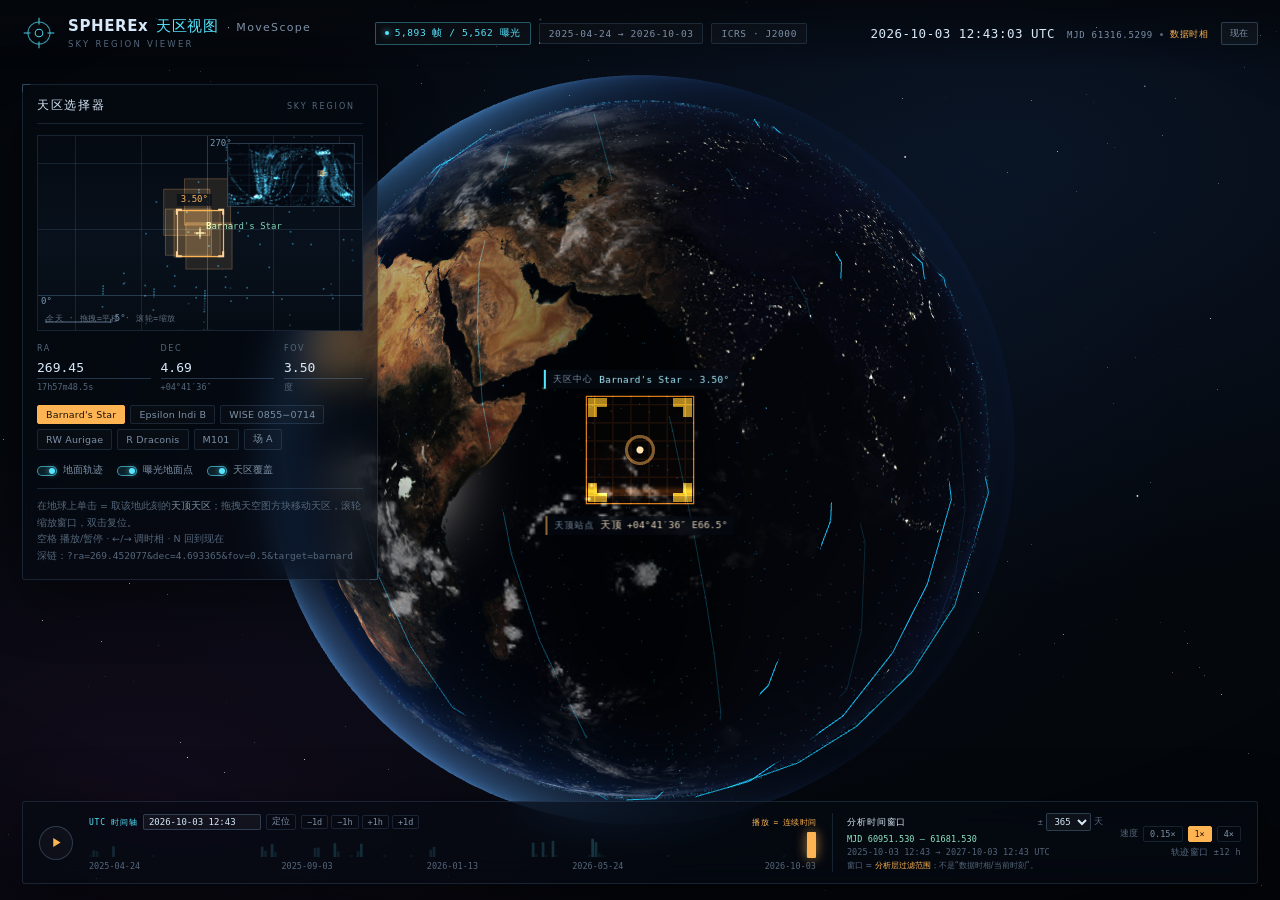
==== 系统/视图工具/index.html @ 5675dbb8 "merge: MoveScope primary with AstroNova upstream under astro/" ====
<!DOCTYPE html>
<html lang="zh-CN">
<head>
<meta charset="utf-8" />
<meta name="viewport" content="width=device-width, initial-scale=1" />
<title>SPHEREx 天区视图 · MoveScope</title>
<meta name="description" content="用真实 SPHEREx 曝光头数据驱动的三维地球 + 天区选择器" />
<link rel="stylesheet" href="./css/style.css" />
<script>
  window.__errs = [];
  addEventListener('error', (e) => window.__errs.push(String(e.message || e)));
  addEventListener('unhandledrejection', (e) => window.__errs.push(String(e.reason)));
</script>
<script type="importmap">
{ "imports": { "three": "./vendor/three.module.js" } }
</script>
</head>
<body>

<div id="stage">
  <canvas id="globe" aria-label="三维地球"></canvas>
  <div id="labels">
    <div class="globe-label" id="lb-site" hidden>
      <span class="k">天顶站点</span><span class="v" id="lb-site-val">—</span>
    </div>
    <div class="globe-label" id="lb-sky" hidden>
      <span class="k">天区中心</span><span class="v" id="lb-sky-val">—</span>
    </div>
  </div>
  <div class="vignette"></div>
  <div class="scanlines"></div>
</div>

<header class="topbar">
  <div class="brand">
    <svg class="mark" viewBox="0 0 40 40" aria-hidden="true">
      <circle cx="20" cy="20" r="13" fill="none" stroke="currentColor" stroke-width="1.2" opacity=".7"/>
      <circle cx="20" cy="20" r="4.5" fill="none" stroke="currentColor" stroke-width="1.2"/>
      <path d="M20 2v8M20 30v8M2 20h8M30 20h8" stroke="currentColor" stroke-width="1.2"/>
    </svg>
    <div>
      <h1>SPHEREx <em>天区视图</em> <span class="brand-ms">· MoveScope</span></h1>
      <p>SKY REGION VIEWER</p>
    </div>
  </div>

  <div class="dataset">
    <div class="chip" id="chip-count">— 帧 / — 曝光</div>
    <div class="chip dim" id="chip-range">—</div>
    <div class="chip dim">ICRS · J2000</div>
  </div>

  <div class="clockbox">
    <div class="clock" id="clock-date">—</div>
    <div class="clock-sub"><span class="mono" id="clock-mjd">—</span><span class="dot"></span><span id="clock-mode">数据时相</span></div>
    <button class="btn ghost tiny" id="btn-now" title="回到当前真实时刻">现在</button>
  </div>
</header>

<aside class="panel" id="panel-left">
  <div class="panel-head">
    <span class="ttl">天区选择器</span>
    <span class="sub">SKY REGION</span>
    <span class="hud-corner"></span>
  </div>

  <div class="skymap-wrap">
    <canvas id="skymap"></canvas>
    <canvas id="minimap" title="全天小地图：点击跳转"></canvas>
    <div class="skymap-tag">全天 · 拖拽=平移 · 滚轮=缩放</div>
  </div>

  <div class="fields">
    <label class="field">
      <span>RA</span>
      <input id="in-ra" type="number" min="0" max="360" step="0.01" value="269.45" />
      <em id="ra-hms">—</em>
    </label>
    <label class="field">
      <span>DEC</span>
      <input id="in-dec" type="number" min="-90" max="90" step="0.01" value="4.69" />
      <em id="dec-dms">—</em>
    </label>
    <label class="field">
      <span>FOV</span>
      <input id="in-fov" type="number" min="0.05" max="180" step="0.05" value="3.50" />
      <em>度</em>
    </label>
  </div>

  <div class="preset-row" id="presets"></div>

  <div class="toggles">
    <label class="sw"><input type="checkbox" id="tg-track" checked /><i></i><span>地面轨迹</span></label>
    <label class="sw"><input type="checkbox" id="tg-cov" checked /><i></i><span>曝光地面点</span></label>
    <label class="sw"><input type="checkbox" id="tg-mapcov" checked /><i></i><span>天区覆盖</span></label>
  </div>

  <p class="hint">
    在地球上单击 = 取该地此刻的<b>天顶天区</b>；拖拽天空图方块移动天区，滚轮缩放窗口，双击复位。<br/>
    空格 播放/暂停 · ←/→ 调时相 · N 回到现在<br/>
    深链：<span class="mono">?ra=269.452077&amp;dec=4.693365&amp;fov=0.5&amp;target=barnard</span>
  </p>
</aside>

<aside class="panel" id="panel-right">
  <div class="panel-head">
    <span class="ttl">选中天区</span>
    <span class="sub">SELECTION</span>
    <span class="hud-corner"></span>
  </div>

  <div class="readout">
    <div class="row big"><span id="ro-ra">—</span><small>RA</small></div>
    <div class="row big"><span id="ro-dec">—</span><small>DEC</small></div>
  </div>

  <div class="kv">
    <div><span>视场</span><b id="ro-fov">—</b></div>
    <div><span>银道</span><b id="ro-gal">—</b></div>
    <div><span>天顶站点</span><b id="ro-site">—</b></div>
    <div><span>地方恒星时</span><b id="ro-lst">—</b></div>
  </div>

  <div class="hits-head">
    <span>本地命中 <em>2.47°</em></span>
    <span class="count" id="hits-count">—</span>
  </div>
  <div class="curated" id="curated" hidden></div>
  <div class="hits" id="hits"></div>

  <div class="actions">
    <button class="btn" id="btn-json">复制 JSON</button>
    <button class="btn" id="btn-link">复制链接</button>
    <button class="btn ghost wide" id="btn-movescope">在 MoveScope 打开</button>
  </div>
  <div class="ms-hint" id="analysis-hint">进入 MoveScope 后切换 普通 / 级联-残差 / 轨迹；窗口 = 分析层过滤范围，不是数据时相。</div>
  <div class="ms-hint" id="ms-hint">—</div>

  <p class="note" id="data-note">
    数据：<span class="mono">data/fields.json</span>（由 <span class="mono">tools/build_field_index.py</span>
    从数据库 <span class="mono">frames</span> 表导出）。
  </p>
</aside>

<footer class="timebar">
  <button class="play" id="btn-play" aria-label="播放">
    <svg viewBox="0 0 16 16" class="ico-play"><path d="M4 2.5v11l9-5.5z" fill="currentColor"/></svg>
    <svg viewBox="0 0 16 16" class="ico-pause" hidden><path d="M4 2.5h3v11H4zM9 2.5h3v11H9z" fill="currentColor"/></svg>
  </button>
  <div class="time-main">
    <div class="timepick">
      <span class="tp-axis">UTC 时间轴</span>
      <input id="in-utc" type="text" placeholder="YYYY-MM-DD HH:MM" aria-label="UTC 时间（YYYY-MM-DD HH:MM）" />
      <button class="sbtn" id="btn-utc-go">定位</button>
      <span class="tp-steps">
        <button class="sbtn" data-hours="-24">−1d</button>
        <button class="sbtn" data-hours="-1">−1h</button>
        <button class="sbtn" data-hours="1">+1h</button>
        <button class="sbtn" data-hours="24">+1d</button>
      </span>
      <span class="tp-playnote">播放 = 连续时间</span>
    </div>
    <div class="time-track">
      <canvas id="density" height="26"></canvas>
      <input id="time" type="range" min="0" max="1000" value="1000" step="0.1" />
    </div>
    <div class="time-ticks">
      <span id="t-start">—</span><span id="t-25">—</span><span id="t-mid">—</span><span id="t-75">—</span><span id="t-end">—</span>
    </div>
  </div>
  <div class="windowbox">
    <div class="window-head">
      <span class="ttl">分析时间窗口</span>
      <label class="window-days">±<select id="win-days" aria-label="分析时间窗口天数">
        <option value="30">30</option>
        <option value="90">90</option>
        <option value="180">180</option>
        <option value="365" selected>365</option>
        <option value="730">730</option>
      </select>天</label>
    </div>
    <div class="window-range" id="win-range">MJD —</div>
    <div class="window-range dim" id="win-utc">UTC —</div>
    <div class="window-note">窗口 = <b>分析层过滤范围</b>；不是“数据时相/当前时刻”。</div>
  </div>
  <div class="time-side">
    <div class="speed">
      <span>速度</span>
      <button data-speed="0.15" class="sbtn">0.15×</button>
      <button data-speed="0.6" class="sbtn active">1×</button>
      <button data-speed="2.4" class="sbtn">4×</button>
    </div>
    <div class="tracknote" id="tracknote">轨迹窗口 ±12 h</div>
  </div>
</footer>

<div id="loader">
  <div class="ld-ring"></div>
  <p>正在装载地球与曝光索引…</p>
</div>

<div id="cursor"></div>
<div id="toast" role="status"></div>

<script type="module" src="./js/main.js"></script>
</body>
</html>
---- 系统/视图工具/css/style.css ----
/* 视图工具 · SPHEREx 天区视图 */
:root {
  --bg: #04070c;
  --ink: #d7e8f8;
  --dim: #7d90a6;
  --dim2: #55677b;
  --cyan: #57e6ff;
  --amber: #ffb454;
  --mint: #8fe9c6;
  --line: rgba(122, 172, 220, 0.16);
  --line2: rgba(122, 172, 220, 0.28);
  --panel: rgba(6, 11, 18, 0.62);
  --sans: "Inter", "PingFang SC", "Hiragino Sans GB", "Microsoft YaHei", system-ui, -apple-system, sans-serif;
  --mono: ui-monospace, SFMono-Regular, "SF Mono", Menlo, Consolas, monospace;
}

* { box-sizing: border-box; }

html, body {
  margin: 0;
  height: 100%;
  background: var(--bg);
  color: var(--ink);
  font-family: var(--sans);
  overflow: hidden;
  -webkit-font-smoothing: antialiased;
}

body::before {
  content: "";
  position: fixed;
  inset: 0;
  background:
    radial-gradient(1200px 700px at 78% 18%, rgba(30, 70, 130, 0.22), transparent 62%),
    radial-gradient(900px 600px at 12% 88%, rgba(90, 40, 110, 0.16), transparent 60%),
    radial-gradient(700px 500px at 50% 50%, rgba(8, 16, 30, 0.9), #04070c 78%);
  z-index: 0;
}

#stage { position: fixed; inset: 0; z-index: 1; }
#globe { width: 100%; height: 100%; display: block; cursor: grab; }
#globe:active { cursor: grabbing; }

.vignette {
  position: absolute; inset: 0; pointer-events: none;
  background: radial-gradient(120% 90% at 50% 45%, transparent 55%, rgba(0, 0, 0, 0.55) 100%);
}

#labels { position: absolute; inset: 0; pointer-events: none; }

.globe-label {
  position: absolute;
  transform: translate(12px, -50%);
  display: flex; align-items: center; gap: 6px;
  padding: 3px 7px;
  font-family: var(--mono);
  font-size: 9.5px;
  letter-spacing: 0.02em;
  white-space: nowrap;
  color: var(--ink);
  background: rgba(6, 12, 20, 0.72);
  border-left: 2px solid var(--amber);
  backdrop-filter: blur(4px);
  transition: opacity 0.2s;
}
.globe-label .k { color: var(--dim); font-size: 9px; letter-spacing: 0.12em; }
.globe-label .v { color: #ffd39a; }
#lb-site { border-left-color: rgba(255, 180, 84, 0.55); background: rgba(6, 12, 20, 0.55); }
#lb-site .v { color: #e8d5bb; }
#lb-sky { border-left-color: var(--cyan); }
#lb-sky .v { color: #a9efff; }


/* ---------- 顶栏 ---------- */
.topbar {
  position: fixed; top: 0; left: 0; right: 0; z-index: 5;
  display: flex; align-items: center; justify-content: space-between; gap: 24px;
  padding: 16px 22px 18px;
  pointer-events: none;
  background: linear-gradient(to bottom, rgba(4, 7, 12, 0.85), rgba(4, 7, 12, 0));
}
.topbar > * { pointer-events: auto; }

.brand { display: flex; align-items: center; gap: 12px; }
.mark { width: 34px; height: 34px; color: var(--cyan); opacity: 0.9; flex: none; }
.brand h1 {
  margin: 0; font-size: 15px; font-weight: 600; letter-spacing: 0.04em;
  display: flex; align-items: baseline; gap: 8px;
}
.brand h1 em { font-style: normal; color: var(--cyan); font-weight: 500; }
.brand h1 .brand-ms { color: var(--dim); font-size: 11px; font-weight: 500; letter-spacing: 0.12em; }
.brand p {
  margin: 3px 0 0; font-size: 8.5px; letter-spacing: 0.26em; color: var(--dim2);
  text-transform: uppercase;
}
.mono { font-family: var(--mono); }

.dataset { display: flex; align-items: center; gap: 8px; flex-wrap: wrap; justify-content: center; }
.chip {
  display: inline-flex; align-items: center; gap: 6px;
  font-family: var(--mono); font-size: 9.5px; letter-spacing: 0.06em;
  color: var(--ink);
  padding: 4px 9px;
  border: 1px solid var(--line);
  background: rgba(255, 255, 255, 0.028);
  border-radius: 2px;
  white-space: nowrap;
}
.chip.dim { color: var(--dim); }
#chip-count { border-color: rgba(87, 230, 255, 0.34); color: var(--cyan); }
#chip-count::before {
  content: ""; width: 4px; height: 4px; border-radius: 50%; background: var(--cyan);
  box-shadow: 0 0 6px var(--cyan);
}

.clockbox { display: flex; align-items: center; gap: 12px; }
.clock { font-family: var(--mono); font-size: 12.5px; letter-spacing: 0.04em; }
.clock-sub {
  display: flex; align-items: center; gap: 7px; margin-top: 3px;
  font-size: 9px; color: var(--dim); letter-spacing: 0.08em;
}
.clock-sub .dot { width: 3px; height: 3px; border-radius: 50%; background: var(--dim2); }
#clock-mode { color: var(--amber); }

/* ---------- 面板 ---------- */
.panel {
  position: fixed; z-index: 4;
  width: 356px;
  padding: 12px 14px 14px;
  background: var(--panel);
  border: 1px solid var(--line);
  border-radius: 3px;
  backdrop-filter: blur(18px) saturate(1.15);
  box-shadow: 0 18px 60px rgba(0, 0, 0, 0.45);
}
#panel-left { left: 22px; top: 84px; }
#panel-right { right: 22px; top: 84px; width: 332px; }

.panel::before, .panel::after {
  content: ""; position: absolute; width: 7px; height: 7px; pointer-events: none;
  border-color: var(--line2); border-style: solid;
}
.panel::before { top: -1px; left: -1px; border-width: 1px 0 0 1px; }
.panel::after { bottom: -1px; right: -1px; border-width: 0 1px 1px 0; }

.panel-head {
  display: flex; align-items: baseline; gap: 8px;
  padding-bottom: 9px; margin-bottom: 11px;
  border-bottom: 1px solid var(--line);
}
.panel-head .ttl { font-size: 12px; letter-spacing: 0.14em; }
.panel-head .sub { font-size: 8px; letter-spacing: 0.24em; color: var(--dim2); margin-left: auto; }

/* ---------- 天图 ---------- */
.skymap-wrap { position: relative; height: 196px; border: 1px solid var(--line); background: #050a12; }
#skymap { width: 100%; height: 100%; display: block; cursor: crosshair; }
#minimap {
  position: absolute; top: 7px; right: 7px;
  width: 128px; height: 64px;
  border: 1px solid rgba(140, 190, 235, 0.28);
  background: rgba(4, 8, 14, 0.55);
  cursor: pointer;
  backdrop-filter: blur(2px);
}
.skymap-tag {
  position: absolute; left: 8px; bottom: 6px;
  font-family: var(--mono); font-size: 8px; letter-spacing: 0.08em; color: rgba(125, 144, 166, 0.75);
  pointer-events: none;
}

.fields { display: grid; grid-template-columns: 1.15fr 1.15fr 0.8fr; gap: 10px; margin: 13px 0 11px; }
.field { display: block; }
.field > span {
  display: block; font-size: 8px; letter-spacing: 0.2em; color: var(--dim2); margin-bottom: 4px;
}
.field input {
  width: 100%; background: transparent; border: 0; border-bottom: 1px solid var(--line2);
  color: var(--ink); font-family: var(--mono); font-size: 13px; padding: 2px 0 3px;
  outline: none; -moz-appearance: textfield;
}
.field input::-webkit-outer-spin-button, .field input::-webkit-inner-spin-button { -webkit-appearance: none; margin: 0; }
.field input:focus { border-bottom-color: var(--cyan); }
.field em { display: block; font-style: normal; font-family: var(--mono); font-size: 8.5px; color: var(--dim2); margin-top: 3px; }

.preset-row { display: flex; flex-wrap: wrap; gap: 5px; margin-bottom: 12px; }
.preset {
  font-family: var(--sans); font-size: 9.5px; color: var(--dim);
  padding: 3px 8px; border: 1px solid var(--line); border-radius: 2px;
  background: rgba(255, 255, 255, 0.02); cursor: pointer; letter-spacing: 0.02em;
  transition: all 0.15s;
}
.preset:hover { color: var(--ink); border-color: rgba(255, 180, 84, 0.5); }
.preset.on { color: #1a1207; background: var(--amber); border-color: var(--amber); }

.toggles { display: flex; gap: 14px; padding-top: 2px; }
.sw { display: inline-flex; align-items: center; gap: 6px; cursor: pointer; user-select: none; }
.sw input { position: absolute; opacity: 0; pointer-events: none; }
.sw i {
  width: 20px; height: 10px; border: 1px solid var(--line2); border-radius: 6px;
  position: relative; transition: all 0.18s; flex: none;
}
.sw i::after {
  content: ""; position: absolute; top: 1px; left: 1px; width: 6px; height: 6px;
  border-radius: 50%; background: var(--dim2); transition: all 0.18s;
}
.sw input:checked + i { border-color: rgba(87, 230, 255, 0.6); background: rgba(87, 230, 255, 0.1); }
.sw input:checked + i::after { left: 11px; background: var(--cyan); box-shadow: 0 0 6px rgba(87, 230, 255, 0.8); }
.sw span { font-size: 9.5px; color: var(--dim); }

.hint {
  margin: 11px 0 0; font-size: 9.5px; line-height: 1.75; color: var(--dim2);
  border-top: 1px solid var(--line); padding-top: 9px;
}
.hint b { color: var(--dim); font-weight: 500; }

/* ---------- 右栏 ---------- */
.readout { display: flex; gap: 16px; margin-bottom: 12px; }
.readout .row { display: flex; align-items: baseline; gap: 5px; }
.readout .row span { font-family: var(--mono); font-size: 17px; letter-spacing: 0.01em; color: #ffe2b8; }
.readout .row small { font-size: 8px; letter-spacing: 0.2em; color: var(--dim2); }

.kv { display: grid; gap: 6px; margin-bottom: 12px; }
.kv > div { display: flex; justify-content: space-between; gap: 10px; font-size: 9.5px; }
.kv span { color: var(--dim2); letter-spacing: 0.08em; }
.kv b { font-family: var(--mono); font-weight: 400; color: var(--ink); font-size: 9.5px; text-align: right; }

.hits-head {
  display: flex; justify-content: space-between; align-items: baseline;
  padding-top: 10px; border-top: 1px solid var(--line); margin-bottom: 6px;
}
.hits-head span:first-child { font-size: 9px; letter-spacing: 0.18em; color: var(--dim); }
.hits-head .count { font-family: var(--mono); font-size: 10px; color: var(--amber); }
.hits-head em { font-style: normal; color: var(--dim2); font-size: 8px; margin-left: 3px; }

.curated {
  font-family: var(--mono); font-size: 9px; color: var(--mint);
  padding: 4px 5px; margin-bottom: 4px; cursor: pointer;
  border-left: 1px solid rgba(143, 233, 198, 0.5); background: rgba(143, 233, 198, 0.06);
}
.curated:hover { background: rgba(143, 233, 198, 0.12); }
.curated b { font-weight: 500; }

.ms-hint {
  margin-top: 7px; font-size: 9px; line-height: 1.6; color: var(--dim2);
  border-left: 2px solid rgba(122, 172, 220, 0.35); padding-left: 7px;
}
.ms-hint b { font-weight: 500; color: var(--mint); }
.ms-hint.warn { border-left-color: var(--amber); }
.ms-hint.warn b { color: var(--amber); }

.hits { max-height: 168px; overflow-y: auto; display: grid; gap: 1px; padding-right: 3px; }
.hit {
  display: flex; align-items: baseline; justify-content: space-between; gap: 8px;
  padding: 4px 5px; font-family: var(--mono); font-size: 9px; color: var(--dim);
  border-left: 1px solid transparent; cursor: pointer;
}
.hit:hover { background: rgba(255, 180, 84, 0.08); border-left-color: var(--amber); color: var(--ink); }
.hit .id { overflow: hidden; text-overflow: ellipsis; white-space: nowrap; }
.hit .sep { color: var(--dim2); flex: none; }
.hit .sep b { color: var(--amber); font-weight: 400; }
.hit .id i { font-style: normal; color: var(--dim2); }
.hits .empty { font-size: 9.5px; color: var(--dim2); padding: 6px 4px; line-height: 1.7; }

.actions { display: grid; grid-template-columns: 1fr 1fr; gap: 6px; margin-top: 12px; }
.actions .btn.wide { grid-column: 1 / -1; }

.btn {
  font-family: var(--sans); font-size: 10px; letter-spacing: 0.06em;
  color: var(--ink); padding: 7px 8px; cursor: pointer;
  background: rgba(255, 255, 255, 0.04);
  border: 1px solid var(--line2); border-radius: 2px;
  transition: all 0.16s;
}
.btn:hover { border-color: var(--cyan); color: #bff4ff; background: rgba(87, 230, 255, 0.07); }
.btn.ghost { color: var(--dim); }
.btn.ghost:hover { color: var(--ink); border-color: rgba(255, 180, 84, 0.55); background: rgba(255, 180, 84, 0.07); }
.btn.tiny { padding: 4px 8px; font-size: 9px; }

.note { margin: 9px 0 0; font-size: 8.5px; line-height: 1.7; color: var(--dim2); }
.note .mono { color: var(--dim); }

/* ---------- 时间轴 ---------- */
.timebar {
  position: fixed; left: 22px; right: 22px; bottom: 16px; z-index: 5;
  display: flex; align-items: center; gap: 16px;
  padding: 11px 16px;
  background: var(--panel); border: 1px solid var(--line); border-radius: 3px;
  backdrop-filter: blur(18px) saturate(1.15);
  box-shadow: 0 18px 60px rgba(0, 0, 0, 0.5);
}
.play {
  width: 34px; height: 34px; flex: none; border-radius: 50%;
  border: 1px solid var(--line2); background: rgba(255, 255, 255, 0.03);
  color: var(--amber); cursor: pointer; display: grid; place-items: center;
  transition: all 0.16s;
}
.play:hover { border-color: var(--amber); box-shadow: 0 0 0 4px rgba(255, 180, 84, 0.08); }
.play svg { width: 13px; height: 13px; }
.play .ico-pause { display: none; }
.play.playing .ico-play { display: none; }
.play.playing .ico-pause { display: block; }

.time-main { flex: 1; min-width: 0; display: flex; flex-direction: column; gap: 2px; }
.time-track { position: relative; height: 26px; }
#density { position: absolute; left: 0; top: 1px; width: 100%; height: 26px; opacity: 0.55; pointer-events: none; }
#time {
  position: relative; width: 100%; height: 26px; margin: 0; background: transparent;
  -webkit-appearance: none; appearance: none; cursor: pointer; display: block;
}
#time::-webkit-slider-runnable-track { height: 26px; background: transparent; }
#time::-moz-range-track { height: 26px; background: transparent; }
#time::-webkit-slider-thumb {
  -webkit-appearance: none; width: 9px; height: 26px; margin-top: 0;
  background: var(--amber); border: 0; border-radius: 1px;
  box-shadow: 0 0 12px rgba(255, 180, 84, 0.7);
}
#time::-moz-range-thumb {
  width: 9px; height: 26px; background: var(--amber); border: 0; border-radius: 1px;
  box-shadow: 0 0 12px rgba(255, 180, 84, 0.7);
}
.time-ticks {
  display: grid; grid-template-columns: repeat(5, 1fr);
  font-family: var(--mono); font-size: 8.5px; color: var(--dim2); margin-top: 1px;
}
.time-ticks span { white-space: nowrap; overflow: hidden; text-overflow: ellipsis; }
.time-ticks span:nth-child(1) { text-align: left; }
.time-ticks span:nth-child(5) { text-align: right; }
.time-ticks span:not(:first-child):not(:last-child) { text-align: center; }

.timepick {
  display: flex; align-items: center; gap: 5px; flex-wrap: wrap;
  font-family: var(--mono); font-size: 8px; color: var(--dim2);
}
.tp-axis { color: var(--cyan); letter-spacing: 0.1em; font-size: 8px; white-space: nowrap; }
#in-utc {
  width: 118px; font-family: var(--mono); font-size: 9px; color: var(--ink);
  background: rgba(255, 255, 255, 0.045); border: 1px solid var(--line2);
  border-radius: 2px; padding: 2px 5px;
}
#in-utc::placeholder { color: var(--dim2); }
#in-utc:focus { outline: none; border-color: var(--cyan); }
.timepick .sbtn { padding: 1px 5px; }
.tp-steps { display: inline-flex; gap: 3px; }
.tp-playnote { color: var(--amber); font-size: 7.8px; letter-spacing: 0.02em; margin-left: auto; white-space: nowrap; }

.windowbox {
  flex: none; width: 272px;
  display: flex; flex-direction: column; gap: 3px;
  padding-left: 14px; border-left: 1px solid var(--line);
}
.window-head { display: flex; align-items: center; justify-content: space-between; gap: 6px; font-size: 8.5px; color: var(--dim); letter-spacing: 0.06em; }
.window-head .ttl { color: var(--ink); font-size: 9px; letter-spacing: 0.1em; }
.window-days { display: inline-flex; align-items: center; gap: 3px; font-family: var(--mono); font-size: 8.5px; color: var(--dim2); }
.window-days select {
  font-family: var(--mono); font-size: 9px; color: var(--ink);
  background: rgba(255, 255, 255, 0.045); border: 1px solid var(--line2);
  border-radius: 2px; padding: 2px 3px; cursor: pointer;
}
.window-range { font-family: var(--mono); font-size: 8.5px; color: var(--mint); letter-spacing: 0.01em; white-space: nowrap; overflow: hidden; text-overflow: ellipsis; }
.window-range.dim { color: var(--dim2); }
.window-note { font-size: 8px; line-height: 1.45; color: var(--dim2); }
.window-note b { color: var(--amber); font-weight: 500; }

.time-side { display: flex; flex-direction: column; align-items: flex-end; gap: 5px; flex: none; }
.speed { display: flex; align-items: center; gap: 5px; font-size: 8.5px; color: var(--dim2); }
.sbtn {
  font-family: var(--mono); font-size: 8.5px; padding: 2px 6px; cursor: pointer;
  color: var(--dim); background: transparent; border: 1px solid var(--line); border-radius: 2px;
}
.sbtn.active { color: #1a1207; background: var(--amber); border-color: var(--amber); }
.tracknote { font-family: var(--mono); font-size: 8.5px; color: var(--dim2); letter-spacing: 0.04em; }

/* ---------- 装载 / 提示 ---------- */
#loader {
  position: fixed; inset: 0; z-index: 50; display: grid; place-items: center; gap: 14px;
  background: #04070c; transition: opacity 0.6s; text-align: center;
}
#loader.done { opacity: 0; pointer-events: none; }
#loader p { font-family: var(--mono); font-size: 10px; letter-spacing: 0.18em; color: var(--dim); margin: 0; }
.ld-ring {
  width: 40px; height: 40px; margin: 0 auto 14px; border-radius: 50%;
  border: 1px solid rgba(87, 230, 255, 0.2); border-top-color: var(--cyan);
  animation: spin 1.1s linear infinite;
}
@keyframes spin { to { transform: rotate(360deg); } }

#cursor {
  position: fixed; left: 50%; bottom: 92px; transform: translateX(-50%);
  z-index: 4; padding: 5px 10px; font-family: var(--mono); font-size: 9.5px;
  color: var(--ink); background: rgba(6, 12, 20, 0.72); border: 1px solid var(--line);
  border-radius: 2px; opacity: 0; transition: opacity 0.18s; pointer-events: none;
  letter-spacing: 0.04em; backdrop-filter: blur(6px);
}
#cursor.on { opacity: 1; }
#cursor span { color: var(--dim2); letter-spacing: 0.16em; margin-right: 6px; }
#cursor i { color: var(--dim2); font-style: normal; }

#toast {
  position: fixed; left: 50%; bottom: 104px; z-index: 40;
  transform: translate(-50%, 8px);
  padding: 9px 16px; font-size: 10.5px; letter-spacing: 0.04em;
  background: rgba(8, 14, 22, 0.94); border: 1px solid rgba(255, 180, 84, 0.45);
  color: #ffe2b8; border-radius: 2px; opacity: 0; pointer-events: none;
  transition: all 0.25s; max-width: 70vw; text-align: center;
}
#toast.show { opacity: 1; transform: translate(-50%, 0); }

::-webkit-scrollbar { width: 6px; }
::-webkit-scrollbar-thumb { background: rgba(122, 172, 220, 0.25); border-radius: 3px; }
::-webkit-scrollbar-track { background: transparent; }

@media (max-width: 1340px) {
  #panel-right { display: none; }
}
@media (max-width: 1100px) {
  .windowbox { width: 228px; }
  .window-note { font-size: 7.5px; }
}
@media (max-width: 860px) {
  #panel-left { display: none; }
  .dataset { display: none; }
  .timebar { left: 12px; right: 12px; bottom: 12px; padding: 8px 10px; gap: 10px; }
  .windowbox { width: 190px; padding-left: 9px; }
  .window-range { font-size: 7.5px; }
  .window-note { display: none; }
  .time-side { display: none; }
}
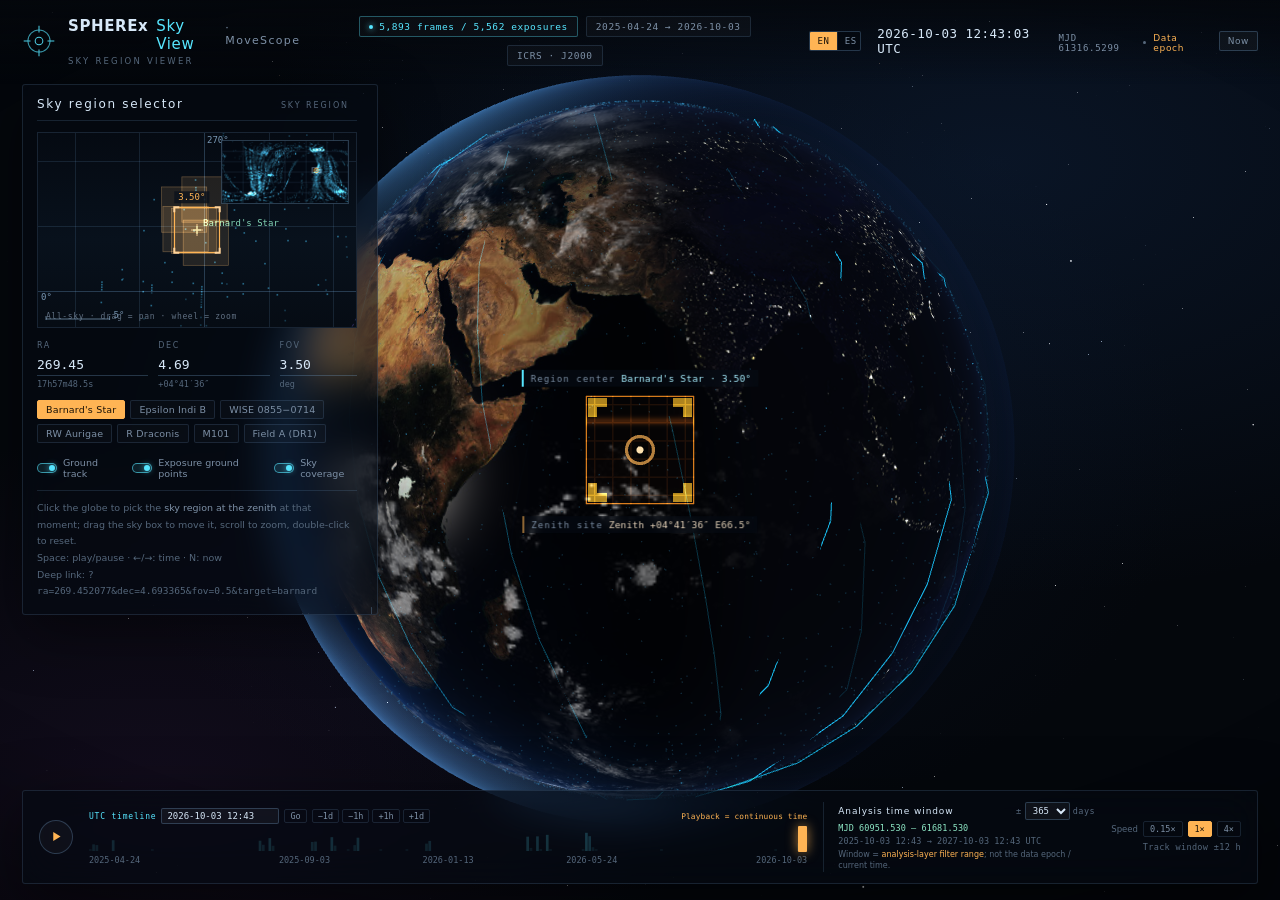
==== commit 69aa2b0e: "feat(view): English-primary EN/ES UI with persistent language switch - Add js/i18n.js: complete EN/E" ====
--- a/系统/视图工具/index.html
+++ b/系统/视图工具/index.html
@@ -1,10 +1,10 @@
 <!DOCTYPE html>
-<html lang="zh-CN">
+<html lang="en">
 <head>
 <meta charset="utf-8" />
 <meta name="viewport" content="width=device-width, initial-scale=1" />
-<title>SPHEREx 天区视图 · MoveScope</title>
-<meta name="description" content="用真实 SPHEREx 曝光头数据驱动的三维地球 + 天区选择器" />
+<title data-i18n="doc.title">SPHEREx Sky View · MoveScope</title>
+<meta name="description" content="Interactive 3D globe and sky-region selector driven by real SPHEREx exposure-header data." data-i18n-content="doc.description" />
 <link rel="stylesheet" href="./css/style.css" />
 <script>
   window.__errs = [];
@@ -18,13 +18,13 @@
 <body>
 
 <div id="stage">
-  <canvas id="globe" aria-label="三维地球"></canvas>
+  <canvas id="globe" aria-label="3D globe" data-i18n-aria-label="globe.aria"></canvas>
   <div id="labels">
     <div class="globe-label" id="lb-site" hidden>
-      <span class="k">天顶站点</span><span class="v" id="lb-site-val">—</span>
+      <span class="k" data-i18n="label.site">Zenith site</span><span class="v" id="lb-site-val">—</span>
     </div>
     <div class="globe-label" id="lb-sky" hidden>
-      <span class="k">天区中心</span><span class="v" id="lb-sky-val">—</span>
+      <span class="k" data-i18n="label.sky">Region center</span><span class="v" id="lb-sky-val">—</span>
     </div>
   </div>
   <div class="vignette"></div>
@@ -39,74 +39,81 @@
       <path d="M20 2v8M20 30v8M2 20h8M30 20h8" stroke="currentColor" stroke-width="1.2"/>
     </svg>
     <div>
-      <h1>SPHEREx <em>天区视图</em> <span class="brand-ms">· MoveScope</span></h1>
-      <p>SKY REGION VIEWER</p>
+      <h1>SPHEREx <em data-i18n="brand.skyView">Sky View</em> <span class="brand-ms">· MoveScope</span></h1>
+      <p data-i18n="brand.kicker">SKY REGION VIEWER</p>
     </div>
   </div>
 
   <div class="dataset">
-    <div class="chip" id="chip-count">— 帧 / — 曝光</div>
+    <div class="chip" id="chip-count">— frames / — exposures</div>
     <div class="chip dim" id="chip-range">—</div>
     <div class="chip dim">ICRS · J2000</div>
   </div>
 
-  <div class="clockbox">
-    <div class="clock" id="clock-date">—</div>
-    <div class="clock-sub"><span class="mono" id="clock-mjd">—</span><span class="dot"></span><span id="clock-mode">数据时相</span></div>
-    <button class="btn ghost tiny" id="btn-now" title="回到当前真实时刻">现在</button>
+  <div class="topbar-right">
+    <div class="lang-switch" id="lang-switch" role="group" aria-label="Language / Idioma">
+      <button class="lang-btn active" type="button" data-lang="en" lang="en" aria-pressed="true">EN</button>
+      <button class="lang-btn" type="button" data-lang="es" lang="es" aria-pressed="false">ES</button>
+    </div>
+    <div class="clockbox">
+      <div class="clock" id="clock-date">—</div>
+      <div class="clock-sub"><span class="mono" id="clock-mjd">—</span><span class="dot"></span><span id="clock-mode" data-i18n="clock.mode.data">Data epoch</span></div>
+      <button class="btn ghost tiny" id="btn-now" title="Return to the actual current time" data-i18n="now" data-i18n-title="now.title">Now</button>
+    </div>
   </div>
 </header>
 
 <aside class="panel" id="panel-left">
   <div class="panel-head">
-    <span class="ttl">天区选择器</span>
-    <span class="sub">SKY REGION</span>
+    <span class="ttl" data-i18n="panel.left.title">Sky region selector</span>
+    <span class="sub" data-i18n="panel.left.sub">SKY REGION</span>
     <span class="hud-corner"></span>
   </div>
 
   <div class="skymap-wrap">
-    <canvas id="skymap"></canvas>
-    <canvas id="minimap" title="全天小地图：点击跳转"></canvas>
-    <div class="skymap-tag">全天 · 拖拽=平移 · 滚轮=缩放</div>
+    <canvas id="skymap" aria-label="All-sky region map" data-i18n-aria-label="skymap.aria"></canvas>
+    <canvas id="minimap" title="All-sky minimap: click to jump" data-i18n-title="skymap.minimap.title"></canvas>
+    <div class="skymap-tag" data-i18n="skymap.tag">All-sky · drag = pan · wheel = zoom</div>
   </div>
 
   <div class="fields">
     <label class="field">
-      <span>RA</span>
+      <span data-i18n="field.ra">RA</span>
       <input id="in-ra" type="number" min="0" max="360" step="0.01" value="269.45" />
       <em id="ra-hms">—</em>
     </label>
     <label class="field">
-      <span>DEC</span>
+      <span data-i18n="field.dec">DEC</span>
       <input id="in-dec" type="number" min="-90" max="90" step="0.01" value="4.69" />
       <em id="dec-dms">—</em>
     </label>
     <label class="field">
-      <span>FOV</span>
+      <span data-i18n="field.fov">FOV</span>
       <input id="in-fov" type="number" min="0.05" max="180" step="0.05" value="3.50" />
-      <em>度</em>
+      <em data-i18n="unit.deg">deg</em>
     </label>
   </div>
 
   <div class="preset-row" id="presets"></div>
 
   <div class="toggles">
-    <label class="sw"><input type="checkbox" id="tg-track" checked /><i></i><span>地面轨迹</span></label>
-    <label class="sw"><input type="checkbox" id="tg-cov" checked /><i></i><span>曝光地面点</span></label>
-    <label class="sw"><input type="checkbox" id="tg-mapcov" checked /><i></i><span>天区覆盖</span></label>
-  </div>
-
-  <p class="hint">
-    在地球上单击 = 取该地此刻的<b>天顶天区</b>；拖拽天空图方块移动天区，滚轮缩放窗口，双击复位。<br/>
-    空格 播放/暂停 · ←/→ 调时相 · N 回到现在<br/>
-    深链：<span class="mono">?ra=269.452077&amp;dec=4.693365&amp;fov=0.5&amp;target=barnard</span>
+    <label class="sw"><input type="checkbox" id="tg-track" checked /><i></i><span data-i18n="toggle.track">Ground track</span></label>
+    <label class="sw"><input type="checkbox" id="tg-cov" checked /><i></i><span data-i18n="toggle.cov">Exposure ground points</span></label>
+    <label class="sw"><input type="checkbox" id="tg-mapcov" checked /><i></i><span data-i18n="toggle.mapcov">Sky coverage</span></label>
+  </div>
+
+  <p class="hint" data-i18n-html="hint.main">
+    Click the globe to pick the <b>sky region at the zenith</b> at that moment; drag the sky box to move the region,
+    scroll to zoom, double-click to reset.<br/>
+    Space play/pause · ←/→ step time · N back to now<br/>
+    Deep link: <span class="mono">?ra=269.452077&amp;dec=4.693365&amp;fov=0.5&amp;target=barnard</span>
   </p>
 </aside>
 
 <aside class="panel" id="panel-right">
   <div class="panel-head">
-    <span class="ttl">选中天区</span>
-    <span class="sub">SELECTION</span>
+    <span class="ttl" data-i18n="panel.right.title">Selected region</span>
+    <span class="sub" data-i18n="panel.right.sub">SELECTION</span>
     <span class="hud-corner"></span>
   </div>
 
@@ -116,54 +123,51 @@
   </div>
 
   <div class="kv">
-    <div><span>视场</span><b id="ro-fov">—</b></div>
-    <div><span>银道</span><b id="ro-gal">—</b></div>
-    <div><span>天顶站点</span><b id="ro-site">—</b></div>
-    <div><span>地方恒星时</span><b id="ro-lst">—</b></div>
-  </div>
-
-  <div class="hits-head">
-    <span>本地命中 <em>2.47°</em></span>
-    <span class="count" id="hits-count">—</span>
-  </div>
+    <div><span data-i18n="kv.fov">Field of view</span><b id="ro-fov">—</b></div>
+    <div><span data-i18n="kv.galactic">Galactic</span><b id="ro-gal">—</b></div>
+    <div><span data-i18n="kv.site">Zenith site</span><b id="ro-site">—</b></div>
+    <div><span data-i18n="kv.lst">Local sidereal time</span><b id="ro-lst">—</b></div>
+  </div>
+
+  <div class="hits-head"><span data-i18n-html="hits.head">Local hits <em>2.47°</em></span><span class="count" id="hits-count">—</span></div>
   <div class="curated" id="curated" hidden></div>
   <div class="hits" id="hits"></div>
 
   <div class="actions">
-    <button class="btn" id="btn-json">复制 JSON</button>
-    <button class="btn" id="btn-link">复制链接</button>
-    <button class="btn ghost wide" id="btn-movescope">在 MoveScope 打开</button>
-  </div>
-  <div class="ms-hint" id="analysis-hint">进入 MoveScope 后切换 普通 / 级联-残差 / 轨迹；窗口 = 分析层过滤范围，不是数据时相。</div>
+    <button class="btn" id="btn-json" data-i18n="copy.json">Copy JSON</button>
+    <button class="btn" id="btn-link" data-i18n="copy.link">Copy link</button>
+    <button class="btn ghost wide" id="btn-movescope" data-i18n="open.movescope">Open in MoveScope</button>
+  </div>
+  <div class="ms-hint" id="analysis-hint">One handoff: in MoveScope, switch between <b>Normal / Cascade-residual / Track</b>; t0–t1 is the analysis-layer filter range, not the data epoch.</div>
   <div class="ms-hint" id="ms-hint">—</div>
 
   <p class="note" id="data-note">
-    数据：<span class="mono">data/fields.json</span>（由 <span class="mono">tools/build_field_index.py</span>
-    从数据库 <span class="mono">frames</span> 表导出）。
+    Data: <span class="mono">data/fields.json</span> (exported from the database
+    <span class="mono">frames</span> table by <span class="mono">tools/build_field_index.py</span>).
   </p>
 </aside>
 
 <footer class="timebar">
-  <button class="play" id="btn-play" aria-label="播放">
+  <button class="play" id="btn-play" aria-label="Play" data-i18n-aria-label="play.aria">
     <svg viewBox="0 0 16 16" class="ico-play"><path d="M4 2.5v11l9-5.5z" fill="currentColor"/></svg>
     <svg viewBox="0 0 16 16" class="ico-pause" hidden><path d="M4 2.5h3v11H4zM9 2.5h3v11H9z" fill="currentColor"/></svg>
   </button>
   <div class="time-main">
     <div class="timepick">
-      <span class="tp-axis">UTC 时间轴</span>
-      <input id="in-utc" type="text" placeholder="YYYY-MM-DD HH:MM" aria-label="UTC 时间（YYYY-MM-DD HH:MM）" />
-      <button class="sbtn" id="btn-utc-go">定位</button>
+      <span class="tp-axis" data-i18n="time.axis">UTC timeline</span>
+      <input id="in-utc" type="text" placeholder="YYYY-MM-DD HH:MM" data-i18n-placeholder="time.utc.placeholder" aria-label="UTC time (YYYY-MM-DD HH:MM)" data-i18n-aria-label="time.utc.aria" />
+      <button class="sbtn" id="btn-utc-go" data-i18n="time.go">Go</button>
       <span class="tp-steps">
         <button class="sbtn" data-hours="-24">−1d</button>
         <button class="sbtn" data-hours="-1">−1h</button>
         <button class="sbtn" data-hours="1">+1h</button>
         <button class="sbtn" data-hours="24">+1d</button>
       </span>
-      <span class="tp-playnote">播放 = 连续时间</span>
+      <span class="tp-playnote" data-i18n="time.playnote">Playback = continuous time</span>
     </div>
     <div class="time-track">
-      <canvas id="density" height="26"></canvas>
-      <input id="time" type="range" min="0" max="1000" value="1000" step="0.1" />
+      <canvas id="density" height="26" aria-hidden="true"></canvas>
+      <input id="time" type="range" min="0" max="1000" value="1000" step="0.1" aria-label="Time position" data-i18n-aria-label="time.slider.aria" />
     </div>
     <div class="time-ticks">
       <span id="t-start">—</span><span id="t-25">—</span><span id="t-mid">—</span><span id="t-75">—</span><span id="t-end">—</span>
@@ -171,33 +175,33 @@
   </div>
   <div class="windowbox">
     <div class="window-head">
-      <span class="ttl">分析时间窗口</span>
-      <label class="window-days">±<select id="win-days" aria-label="分析时间窗口天数">
+      <span class="ttl" data-i18n="window.title">Analysis time window</span>
+      <label class="window-days">±<select id="win-days" aria-label="Analysis time window in days" data-i18n-aria-label="window.days.aria">
         <option value="30">30</option>
         <option value="90">90</option>
         <option value="180">180</option>
         <option value="365" selected>365</option>
         <option value="730">730</option>
-      </select>天</label>
+      </select><span data-i18n="window.days">days</span></label>
     </div>
     <div class="window-range" id="win-range">MJD —</div>
     <div class="window-range dim" id="win-utc">UTC —</div>
-    <div class="window-note">窗口 = <b>分析层过滤范围</b>；不是“数据时相/当前时刻”。</div>
+    <div class="window-note" data-i18n-html="window.note">Window = <b>analysis-layer filter range</b>; not the data epoch / current time.</div>
   </div>
   <div class="time-side">
     <div class="speed">
-      <span>速度</span>
+      <span data-i18n="speed">Speed</span>
       <button data-speed="0.15" class="sbtn">0.15×</button>
       <button data-speed="0.6" class="sbtn active">1×</button>
       <button data-speed="2.4" class="sbtn">4×</button>
     </div>
-    <div class="tracknote" id="tracknote">轨迹窗口 ±12 h</div>
+    <div class="tracknote" id="tracknote" data-i18n="tracknote.default">Track window ±12 h</div>
   </div>
 </footer>
 
 <div id="loader">
   <div class="ld-ring"></div>
-  <p>正在装载地球与曝光索引…</p>
+  <p data-i18n="loader">Loading globe and exposure index…</p>
 </div>
 
 <div id="cursor"></div>
--- a/系统/视图工具/css/style.css
+++ b/系统/视图工具/css/style.css
@@ -113,6 +113,22 @@
   box-shadow: 0 0 6px var(--cyan);
 }
 
+.topbar-right { display: flex; align-items: center; gap: 16px; }
+.lang-switch {
+  display: inline-flex; align-items: center; overflow: hidden;
+  border: 1px solid var(--line2); border-radius: 2px;
+  background: rgba(4, 8, 14, 0.42);
+}
+.lang-btn {
+  font-family: var(--mono); font-size: 9px; letter-spacing: 0.08em;
+  color: var(--dim); background: transparent; border: 0;
+  padding: 4px 7px; cursor: pointer; transition: all 0.16s;
+}
+.lang-btn + .lang-btn { border-left: 1px solid var(--line); }
+.lang-btn:hover { color: var(--ink); background: rgba(255, 255, 255, 0.04); }
+.lang-btn.active { color: #1a1207; background: var(--amber); }
+.lang-btn:focus-visible { outline: 1px solid var(--cyan); outline-offset: -1px; }
+
 .clockbox { display: flex; align-items: center; gap: 12px; }
 .clock { font-family: var(--mono); font-size: 12.5px; letter-spacing: 0.04em; }
 .clock-sub {
@@ -126,12 +142,15 @@
 .panel {
   position: fixed; z-index: 4;
   width: 356px;
+  max-height: calc(100vh - 200px);
+  overflow-y: auto; overflow-x: hidden;
   padding: 12px 14px 14px;
   background: var(--panel);
   border: 1px solid var(--line);
   border-radius: 3px;
   backdrop-filter: blur(18px) saturate(1.15);
   box-shadow: 0 18px 60px rgba(0, 0, 0, 0.45);
+  scrollbar-gutter: stable;
 }
 #panel-left { left: 22px; top: 84px; }
 #panel-right { right: 22px; top: 84px; width: 332px; }
@@ -228,9 +247,13 @@
   display: flex; justify-content: space-between; align-items: baseline;
   padding-top: 10px; border-top: 1px solid var(--line); margin-bottom: 6px;
 }
-.hits-head span:first-child { font-size: 9px; letter-spacing: 0.18em; color: var(--dim); }
-.hits-head .count { font-family: var(--mono); font-size: 10px; color: var(--amber); }
+.hits-head span:first-child { font-size: 9px; letter-spacing: 0.14em; color: var(--dim); }
+.hits-head .count { font-family: var(--mono); font-size: 9px; color: var(--amber); white-space: nowrap; }
 .hits-head em { font-style: normal; color: var(--dim2); font-size: 8px; margin-left: 3px; }
+/* Spanish labels are longer: give the hit count its own right-aligned line. */
+html[lang="es"] .hits-head { display: block; line-height: 1.3; }
+html[lang="es"] .hits-head span:first-child { display: block; }
+html[lang="es"] .hits-head .count { display: block; margin-top: 2px; text-align: right; }
 
 .curated {
   font-family: var(--mono); font-size: 9px; color: var(--mint);
@@ -412,13 +435,31 @@
 @media (max-width: 1340px) {
   #panel-right { display: none; }
 }
+@media (max-height: 760px) {
+  .panel-head { margin-bottom: 8px; }
+  .readout { margin-bottom: 8px; }
+  .kv { gap: 4px; margin-bottom: 8px; }
+  .hits-head { padding-top: 6px; margin-bottom: 4px; }
+  .hits { max-height: 84px; }
+  .actions { margin-top: 8px; }
+  .ms-hint { margin-top: 5px; }
+  .note { margin-top: 6px; }
+  #panel-left .fields { margin: 10px 0 8px; }
+  #panel-left .preset-row { margin-bottom: 9px; }
+  #panel-left .hint { margin-top: 8px; padding-top: 7px; }
+}
+
 @media (max-width: 1100px) {
+  .topbar { gap: 14px; }
+  .topbar-right { gap: 10px; }
   .windowbox { width: 228px; }
   .window-note { font-size: 7.5px; }
 }
 @media (max-width: 860px) {
   #panel-left { display: none; }
   .dataset { display: none; }
+  .clock-sub { display: none; }
+  .lang-btn { padding: 3px 5px; }
   .timebar { left: 12px; right: 12px; bottom: 12px; padding: 8px 10px; gap: 10px; }
   .windowbox { width: 190px; padding-left: 9px; }
   .window-range { font-size: 7.5px; }
